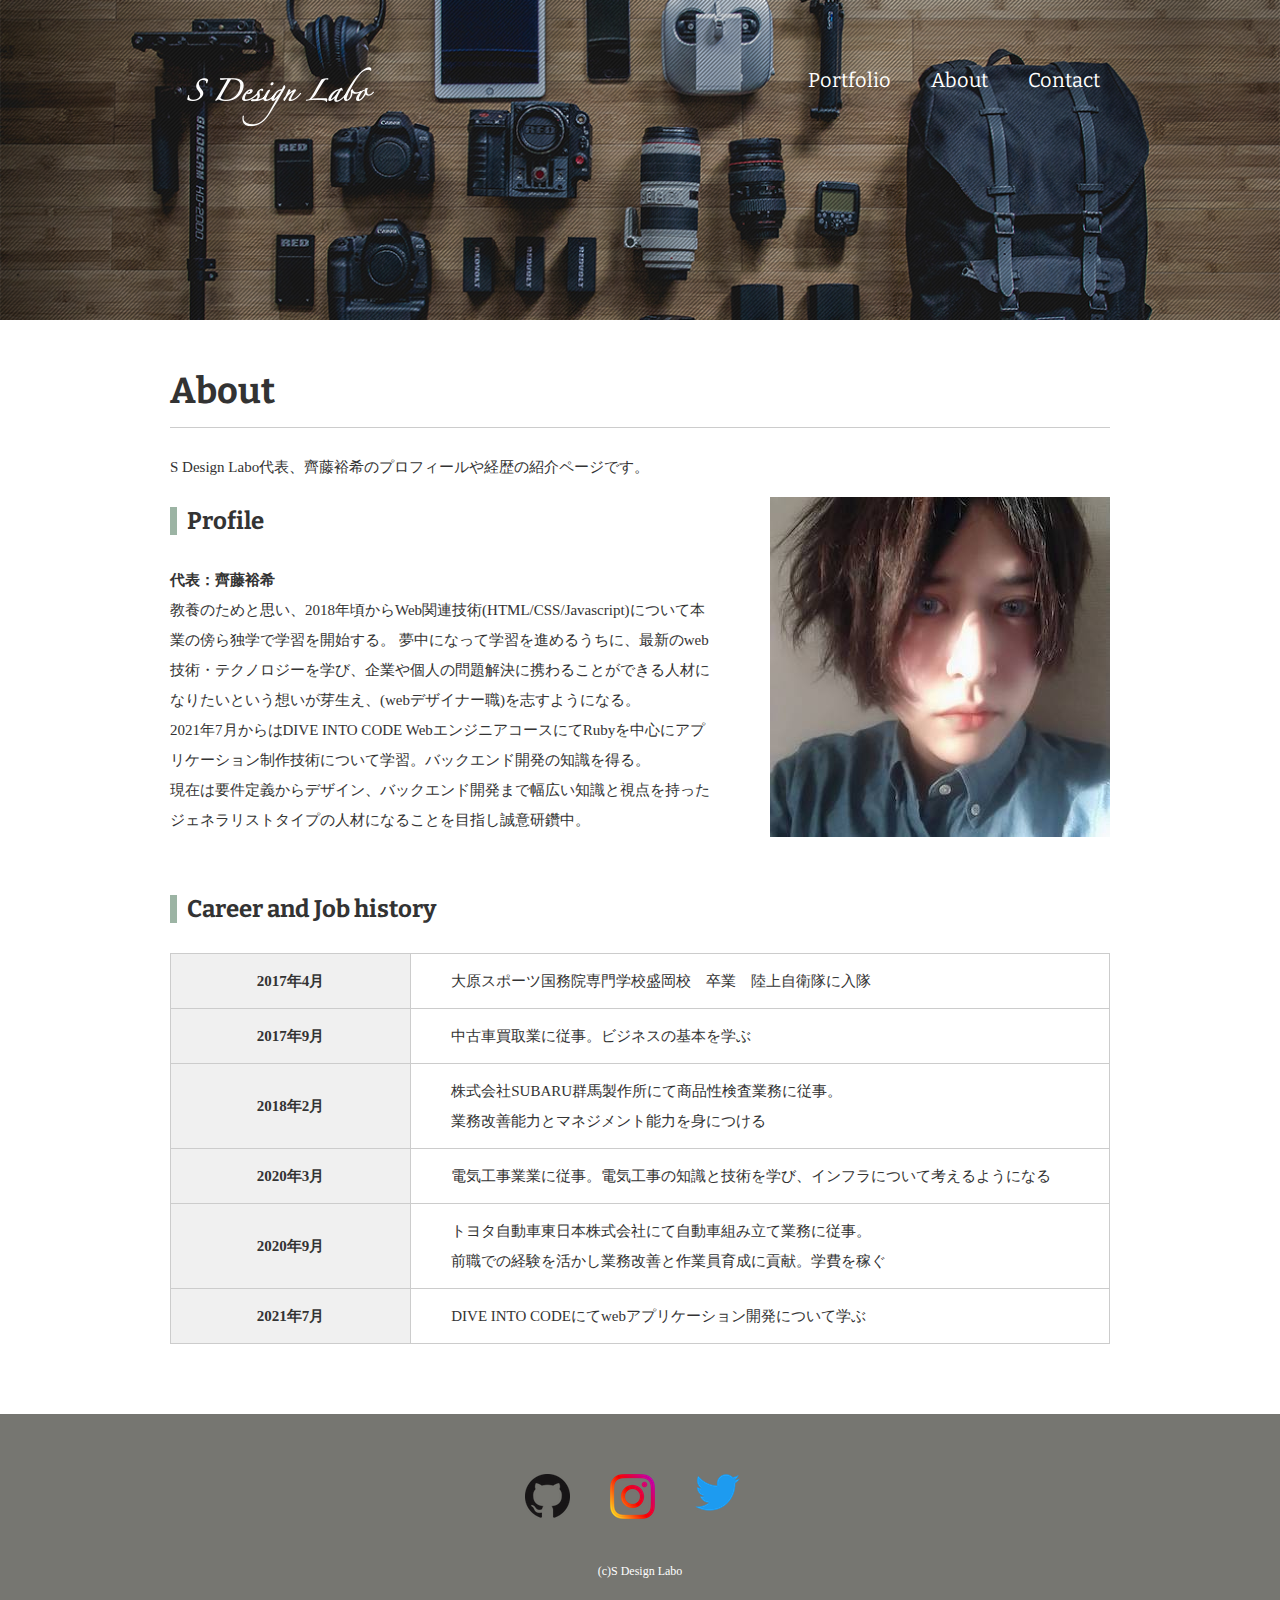
==== about.html @ af9a399a "first commit" ====
<!-- ジングルカラム -->
<!DOCTYPE html>
<html>
  <head>
    <meta charset="UTF-8">
    <meta name="viewport" content="width=device-width,initial-scale=1"><!-- viewportの設定 -->
    <title>About|「S design labo」Official Website</title>
    <link href="https://fonts.googleapis.com/css2?family=Bitter:wght@400;700&display=swap" rel="stylesheet"><!-- GoogleFonts -->
    <link href="css/style.css" rel="stylesheet">
    <link href="images/favicon-b.ico" rel="shortcut icon">
  </head>

  <body id="about">

    <!--header-->

    <header>
      <div class="logo"><a href="index.html"><img src="images/logo-b.png" alt="S design labo"></a></div>
      <nav>
        <ul class="global-nav">
          <li><a href="portfolio.html">Portfolio</a></li>
          <li><a href="about.html">About</a></li>
          <li><a href="contact.html">Contact</a></li>
        </ul>
      </nav>
    </header>

    <!--header-->

    <!--wrap-->

    <div id="wrap">
      <div class="content">
        <div class="main-center">
          <h1>About</h1>
          <p>S Design Labo代表、齊藤裕希のプロフィールや経歴の紹介ページです。</p>
          <section class="profile clearfix">
            <div class="profile-txt">
              <h2 class="icon">Profile</h2>
              <p><span>代表：齊藤裕希</span><br>
                教養のためと思い、2018年頃からWeb関連技術(HTML/CSS/Javascript)について本業の傍ら独学で学習を開始する。
                夢中になって学習を進めるうちに、最新のweb技術・テクノロジーを学び、企業や個人の問題解決に携わることができる人材になりたいという想いが芽生え、(webデザイナー職)を志すようになる。<br>
                2021年7月からはDIVE INTO CODE WebエンジニアコースにてRubyを中心にアプリケーション制作技術について学習。バックエンド開発の知識を得る。<br>
                現在は要件定義からデザイン、バックエンド開発まで幅広い知識と視点を持ったジェネラリストタイプの人材になることを目指し誠意研鑽中。

<!--            アナログ、デジタルを問わず、トイカメラやポラロイド、ビデオカメラに至るまで、あらゆるカメラに夢中になって遊んでいるうちに自然とカメラマンとしての道を志すようになる。<br>
                大学卒業後、有名カメラマンのアシスタントを経て渡米。世界各国を放浪しながら撮影をする中で、現在のアウトドアカメラマンとしてのスタイルを確立する。2016年に帰国し、「SNAPPERS」を設立。<br>
                現在は、雑誌の表紙やカタログの撮影を中心に、映像作品などにもカメラマンとして参加するなど幅広く活躍している。 -->
              </p>
            </div>
            <img src="images/about-profile-b.png" alt="齊藤裕希プロフィール画像" class="profile-image">
          </section>
          <section class="career">
            <h2 class="icon">Career and Job history</h2>
            <table>
              <tr>
                <th>2017年4月</th>
                <td>大原スポーツ国務院専門学校盛岡校　卒業　陸上自衛隊に入隊</td>
              </tr>
              <tr>
                <th>2017年9月</th>
                <td>中古車買取業に従事。ビジネスの基本を学ぶ</td>
              </tr>
              <tr>
                <th>2018年2月</th>
                <td>株式会社SUBARU群馬製作所にて商品性検査業務に従事。<br>業務改善能力とマネジメント能力を身につける</td>
              </tr>
              <tr>
                <th>2020年3月</th>
                <td>電気工事業業に従事。電気工事の知識と技術を学び、インフラについて考えるようになる</td>
              </tr>
              <tr>
                <th>2020年9月</th>
                <td>トヨタ自動車東日本株式会社にて自動車組み立て業務に従事。<br>前職での経験を活かし業務改善と作業員育成に貢献。学費を稼ぐ</td>
              </tr>
              <tr>
                <th>2021年7月</th>
                <td>DIVE INTO CODEにてwebアプリケーション開発について学ぶ</td>
              </tr>
            </table>
          </section>
        </div>
      </div>
    </div>

    <!--wrap-->

    <!--footer-->

    <footer>
      <nav>
        <ul class="SNS">
          <li><a href="https://github.com/7sprinkle"><img src="images/GitHub-logo.png" alt="齊藤裕希GitHubアカウント" class=""></a></li>
          <li><a href="https://www.instagram.com/zetsuken0507/"><img src="images/Instagram-logo.png" alt="齊藤裕希Instagramアカウント" class=""></a></li>
          <li><a href="https://twitter.com/AfDvMDgssmpGFT0"><img src="images/Twitter-logo.png" alt="齊藤裕希twitterアカウント" class=""></a></li>
        </ul>
      </nav>
      <small>(c)S Design Labo</small>
    </footer>

    <!--footer-->

  </body>
</html>
---- css/style.css ----
@charset "utf-8";

/* ベーススタイル指定 */
body{
  margin: 0;
  padding: 0;
  background-color: #788d98;
  color: #333333;
  font-size: 15px;
  line-height: 2;
}

/* リセットCSS */
p,h1,h2,h3,h4,h5,h6 {
  margin-top: 0;
}

img{
  vertical-align: bottom;/* 垂直方向揃え指定 */
}

ul{
  margin: 0;
  padding: 0;
}

/* リンクの書式・装飾指定 */
a{/* 通常時 */
  color: #3583aa;
  text-decoration: none;
}

a:visited{/* 訪問済 */
  color: #788d98;
}

a:hover{/* ホバー時 */
  text-decoration: underline;
}

/* headerエリアのスタイル指定 */
header{
  width: 960px;
  height: 100px;
  margin: 0 auto;
}

/* class属性をセレクタにする　.クラス名{} */
/* ロゴを左寄せ */
.logo{
  float: left;
  margin-top: 50px;
}
/* メニューを右寄せ */
.global-nav{
  float: right;
  margin-top: 60px;
}
/* メニュー項目を横並びに */
.global-nav li{
  float: left;
  margin: 0 20px;
  font-size: 20px;
  list-style: none;/*行頭アイコン非表示*/
  font-family: 'Bitter', serif;/*GoogleFonts*/
}

/* メニューのリンクカラーだけ白に指定 */
.global-nav li a{
  color: #ffffff;
}

.global-nav li a:hover{
  border-bottom: 1px solid #ffffff;
  padding-bottom: 3px;
  text-decoration: none;/*下線を解除*/
}

/* コンテンツエリア(wrap)のスタイル指定 */
/* id属性をセレクタにする #id名{} */
#wrap{/*子孫セレクタ*/
  clear: both;/* floatによる左右への回り込みを解除 */
  background-color: #ffffff;
  margin-top: 220px;
  padding: 35px 0;
}

.content{
  width: 960px;
  margin: 0 auto;
}

/* footerエリアのスタイル指定 */
footer{
  text-align: center;/*文字の中央揃え*/
  color: #ffffff;
  padding: 40px 0;/*内側上下に余白*/
  background-color: #767671;/* 背景色を指定 */
  margin: 0 auto;
}
/* コピーライト表記フォントサイズ調整 */
footer small{
  padding-top: 40px;
  font-size: 12px;
  display: block;
  clear: both;
}


.SNS{
  width: 270px;
	margin: auto;
  padding-top: 20px;
}

.SNS li{
  float: left;
  margin: 0 20px;
  list-style: none;
}

/* topページのスタイル指定 */
#index h1{/*子孫セレクタ*/
  font-size: 90px;
  line-height: 1;
  color: #ffffff;
  font-family: 'Bitter', serif;
  margin-bottom: 50px;
  border: none;/* h1下の下線を削除 */
}

#index .content{
  margin-top: 150px;
}

#index p{
  font-size: 16px;
  color: #ffffff;
}

/*ボタンの装飾*/
.btn a{
  background-color: #fff06c;
  color: #000000;
  font-size: 20px;
  font-family: 'Bitter', serif;
  width: 185px;
  display: block;/* インライン要素をブロック要素として扱う*/
  text-align: center;
  line-height: 50px;
  margin-top: 20px;
  border-radius: 20px;
  border: 3px solid #fff06c;
}

.btn a:hover{
  text-decoration: none;
  background-color: #ffffff;
  color: #000000;
}
/* footerの要素を左に寄せる */
#index footer{
  width: 960px;
  margin: 150px auto 0 auto;/* 上部に余白 */
  text-align: left;
  background-color: transparent;/* footerエリアの背景色を透過 */
}

#index footer .SNS{
  width: 270px;
	margin: 0 0 0 700px;
  padding-top: 20px;
}

#index .SNS li{
  float: left;
  margin: 0 20px;
  list-style: none;
}
/* 背景画像設定 */
#index {
  background-image: url(../images/bg-index-b.jpg);/* 背景画像指定 */
  background-repeat: no-repeat;/* 画像の繰り返し解除 */
  background-position: center center;/* 画像開始位置指定 */
  background-attachment: fixed;/* 背景画像固定 */
  background-size: cover;/* 背景画像大きさ指定 */
}
/* プロフィールページのスタイル指定 */
#about {
  background-image: url(../images/bg-about.jpg);/* 背景画像指定 */
  background-repeat: no-repeat;/* 画像の繰り返し解除 */
  background-position: center top;/* 画像開始位置指定 */
  background-attachment: fixed;/* 背景画像固定 */
  background-size: 100% auto;/* 背景画像大きさ指定 */
}
/* メインエリアの幅を指定 */
.main-center {
  width: 940px;
  margin: 0 auto;
}
/* 大見出しのスタイル指定 */
h1 {
  font-family: 'Bitter', serif;
  font-size: 36px;
  border-bottom: 1px solid #cccccc;
}
/* 中見出しのスタイル指定 */
h2 {
  font-family: 'Bitter', serif;
  font-size: 24px;
}
/* 中見出しのアイコン */
.icon:before {
  content: "";
  padding-right: 10px;
  border-left: 7px solid #9cb4a4;
}

/* プロフィールセクションレイアウト */
/* プロフィール文の横幅調整と左寄せ */
#about .profile-txt {
  width: 540px;
  float: left;
}
/* 「代表：山田太郎」を太字にする */
#about .profile-txt span {
  font-weight: bold;
}
/* プロフィール写真を右に配置する */
#about .profile-image {
  float: right;
}
/* 「 Career and job history」の回り込みを解除 */
.clearfix:after {
  content: "";
  display: block;
  clear: both;
}
/* セクション間の余白を調整 */
section {
  margin-bottom: 35px;
}

/* 表の装飾 */
/* 見出しセルのスタイル指定 */
#about .career th {
  width: 240px;/* 見出しセルの幅 */
  background-color: #f0f0f0;/* 見出しセルの背景色 */
  padding: 12px 0;/* 見出しセルの上下幅 */
  border: 1px solid #cccccc;/* 見出しセルの罫線を装飾 */
}
/* データセルのスタイル指定 */
#about .career td {
  width: 660px;/* 横幅 */
  padding: 12px 0 12px 40px;/* 上下幅 */
  border: 1px solid #cccccc;/* 罫線 */
}
/* セル間の隙間を調整 */
table {
  border-spacing: 0;/* セル間の隙間を調整 */
  border-collapse: collapse;/* 罫線を重ねて表示 */
}

/* index.htmlに影響をあたえている部分を修正 */
#index #wrap {
  background-color: transparent;/* 背景を透明にする */
  margin-top: 0;/* 余白の設定を解除 */
  padding: 0;/* 余白の設定を解除 */
}

/* ポートフォリオページのスタイル指定 */
#portfolio {
  background-image: url(../images/bg-portfolio.jpg);/* 背景(メインビジュアル)画像指定 */
  background-repeat: no-repeat;/* 画像の繰り返し解除 */
  background-position: center top;/* 画像開始位置指定 */
  background-attachment: fixed;/* 背景画像固定 */
  background-size: 100% auto;/* 背景画像大きさ指定 */
}
/* メインエリアのレイアウト指定 */
.main {
  /* width: 700px; */
  /* margin: 0 10px; */
  /* float: left;メインエリアを左に寄せる */
  width: 940px;
  margin: 0 auto;
}
/* サイドバーのレイアウト指定 */
/* .sidebar { */
  /* width: 200px;
  margin: 0 10px 0 30px;
  float: right;サイドバーを右に寄せる */
  /* font-family: 'Bitter', serif;
} */

/* リンク画像ホバー時半透明にする */
a img:hover {
  opacity: 0.8;
}
/* サイドバー見出しの余白調整 */
/* .sidebar h2 {
  margin-bottom: 10px;
} */
/* サイドバーリストの調整 */
/* .sidebar ul {
  font-size: 16px;
  margin-left: 20px;
} */
/* サイドバーリスト文字色指定 */
/* .sidebar ul a {
  color: #333333;
} */

/* フォトグラフページのスタイル指定 */
#photograph {
  background-image: url(../images/bg-photograph.jpg);/* 背景(メインビジュアル)画像指定 */
  background-repeat: no-repeat;/* 画像の繰り返し解除 */
  background-position: center top;/* 画像開始位置指定 */
  background-attachment: fixed;/* 背景画像固定 */
  background-size: 100% auto;/* 背景画像大きさ指定 */
}

#photograph .photograph-list li {
  float: left;/* 画像のレイアウトを調整 */
  list-style: none;/* 行頭・を消す */
  margin: 0 20px 15px 0;/* 各画像間に余白を入れる */
}
/* ３の倍数のマージンを調整　:nth-child()　疑似クラス */
#photograph .photograph-list li:nth-child(3n){
  margin-right: 0;
}

/* ビデオページのスタイル指定 */
#video {
  background-image: url(../images/bg-video.jpg);/* 背景(メインビジュアル)画像指定 */
  background-repeat: no-repeat;/* 画像の繰り返し解除 */
  background-position: center top;/* 画像開始位置指定 */
  background-attachment: fixed;/* 背景画像固定 */
  background-size: 100% auto;/* 背景画像大きさ指定 */
}

/* お問合せページのスタイル指定 */
#contact {
  background-image: url(../images/bg-contact.jpg);/* 背景(メインビジュアル)画像指定 */
  background-repeat: no-repeat;/* 画像の繰り返し解除 */
  background-position: center top;/* 画像開始位置指定 */
  background-attachment: fixed;/* 背景画像固定 */
  background-size: 100% auto;/* 背景画像大きさ指定 */
}

/* アクセスセクションのレイアウト */
#contact .access table {
  float: left;/* table要素を左寄せ */
}
/* 表組みを装飾 */
#contact .access th
#contact .access td {
  text-align: left;/* テキスト表示位置左よせ */
  vertical-align: top;/* テキスト表示位置上端揃え */
  line-height:2.5 ;/* 行間指定 */
}
/* 見出しせるとデータセルの間に余白を入れる */
#contact .access td {
  padding-left: 30px;
}
/* マップの表示位置を調整 */
#contact .access iframe {
  width: 460px;
  float: right;
}

/* フォームセクションのスタイル指定 */
#contact .form {
  background-color: #eaeaea;/* 背景色指定 */
  padding: 30px 50px;/* 余白指定 */
}
/* 各項目表示エリア指定 */
#contact .form dl dt {
  width: 165px;
  padding: 10px 0;
  float: left;/* 項目と入力欄を横並びにする */
  clear: both;/* 項目の回り込みを解除 */
}
/* 項目と入力欄の高さを合わせる */
#contact .form dl dd {
  padding: 10px 0;
}
/* 名前入力欄のサイズ指定 */
#contact .form .name {
  width: 240px;
  height: 30px;
}
/* メールアドレス入力欄サイズ指定 */
#contact .form .email {
  width: 300px;
  height: 30px;
}
/* 電話番号入力欄サイズ指定 */
#contact .form .tel {
  width: 240px;
  height: 30px;
}
/* 問い合わせ種別サイズ指定 */
#contact .form .type {
  width: 180px;
  height: 30px;
}
/* メッセージ入力欄サイズ指定 */
#contact .form .message {
  width: 660px;
  height: 150px;
}
/* 送信ボタンのスタイル指定 */
#contact .form button {
  background-color: #9cb4a4;
  color: #ffffff;
  font-size: 20px;
  width: 120px;
  display: block;/* インライン要素をブロック要素として扱う*/
  text-align: center;
  line-height: 50px;
  border-radius: 5px;
  border: 3px solid #9cb4a4;
  margin-left: 165px;/* ボタン表示位置調整 */
}
/* ホバー時のスタイル指定 */
#contact .form button:hover {
  background-color: #ffffff;
  color: #9cb4a4;
  cursor: pointer;/* カーソル(ポインタ)形状指定 */
}
/* 必須項目のマークを指定 */
#contact .form .required::after {
  content: "*";
  color: #ff0000;
}
/* 注意書きの位置指定 */
#contact .form .attention {
  margin: 20px 0 0 165px;
}

/* メディアクエリ レスポンシブ対応 */
@media screen and (max-width:600px) {/* 画面サイズが600px以下の場合に適用 */
  
  body {
    font-size: 3.5vw;
  }

  h1 {
    font-size: 7.2vw;
  }

  h2 {
    font-size: 6vw;
  }
  /* headerの幅と左右のmargin指定 */
  header {
    width: auto;
    margin: 0 5%;
  }
  /* ロゴの位置を調整 */
  .logo {
    float: none;/* float解除 */
    margin-top: 60px;
    text-align: center;/* 中央揃え */
  }
  /* ナビの位置を調整 */
  .global-nav {
    float: none;/* float解除 */
    margin-top: 40px;
    text-align: center;/* 中央揃え */
  }

  .global-nav li {
    display: inline;/* インライン要素に変更 */
    float: none;/* float解除 */
    margin: 0 8px;
  }
  /* コンテンツ全体の表示位置調整 */
  #wrap {
    margin-top: 40px;
    padding: 35px 0 0;
  }
  /* コンテンツエリアの横幅指定 */
  .content {
    width: 100%;
  }
  /* メインエリアの横幅・余白指定 */
  .main {
    float: none;
    width: auto;
    margin: 0 5%;
  }
  /* 画像の調整 */
  h2 img {
    max-width: 100%;
  }
  /* メインビジュアル入れ替え */
  #portfolio {
    background-image: url(../images/bg-portfolio-sp.jpg);
  }
  /* サイドバーの位置・幅調整 */
  .sidebar {
    width: auto;
    float: none;/* float解除 */
    margin: 0;
    padding: 30px 10% 10px;/* 上30px 左右10％ 下10px */
    background-color: #f7f6f4;/* 背景色指定 */
  }
}
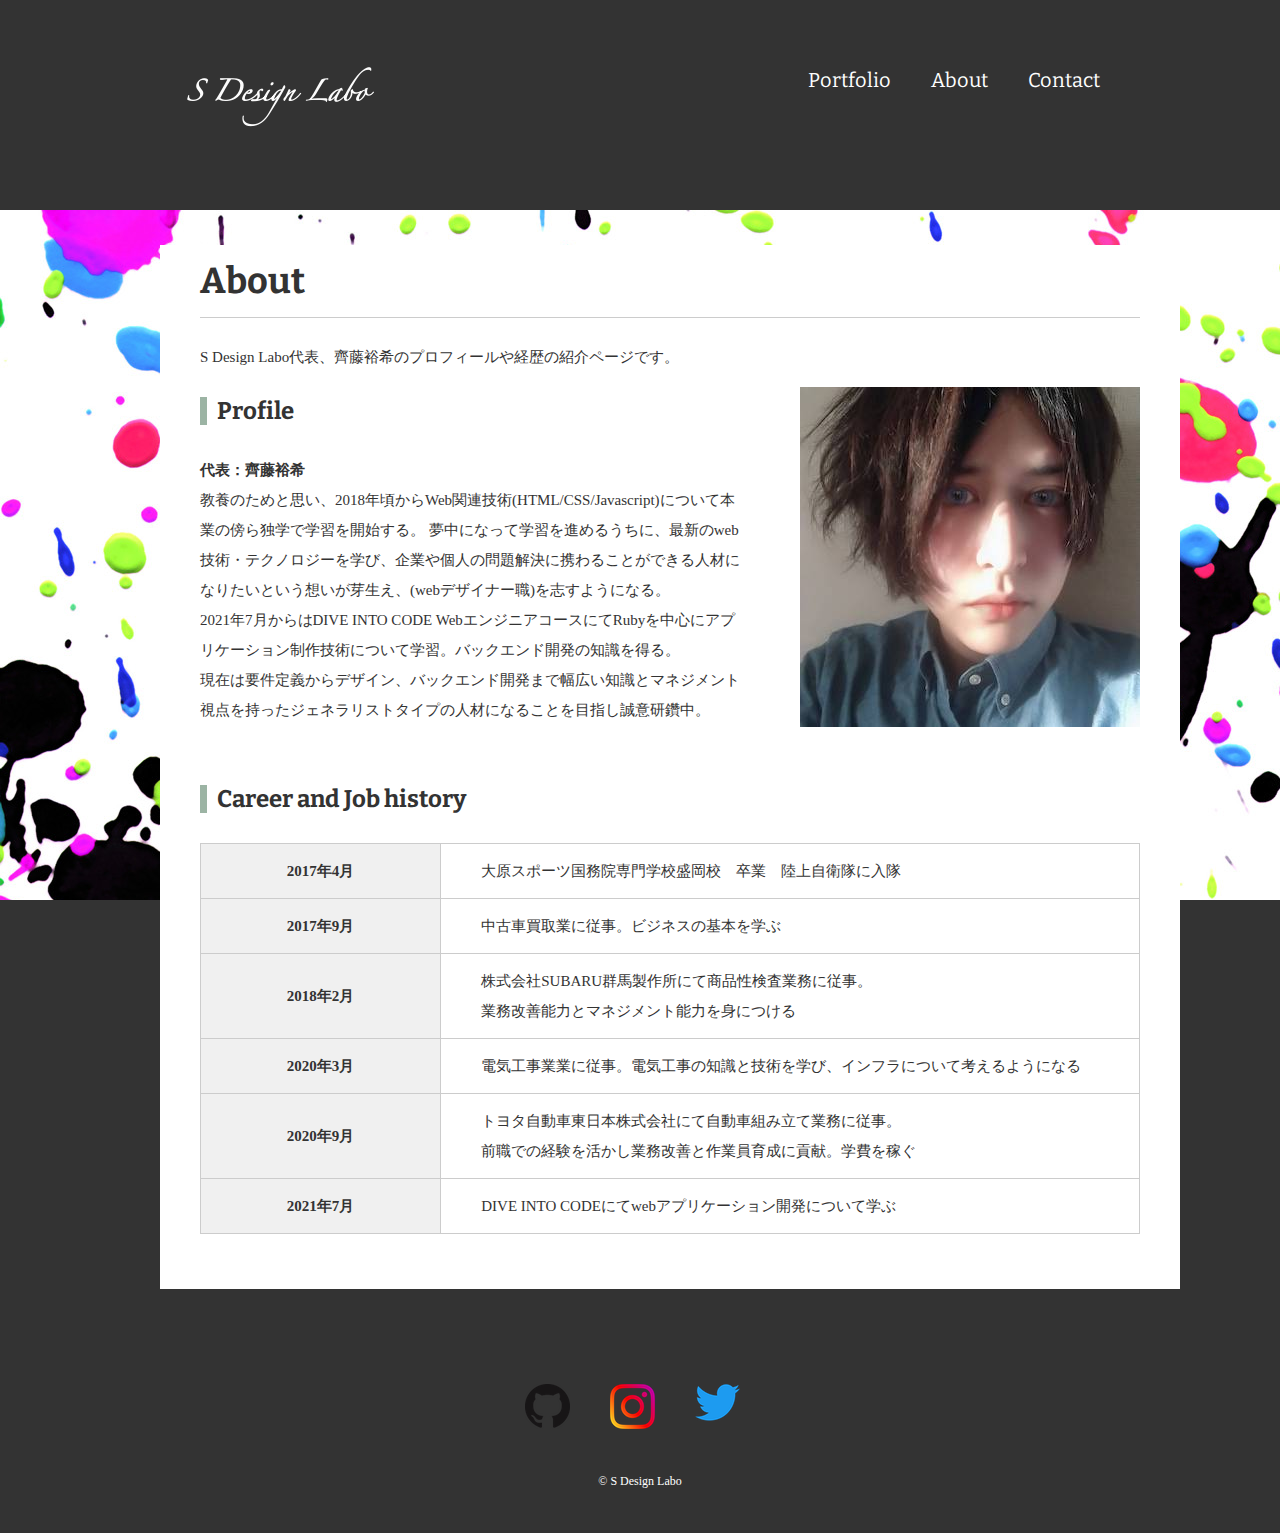
==== commit 7893cdd6: "デザイン修正" ====
--- a/about.html
+++ b/about.html
@@ -41,7 +41,7 @@
                 教養のためと思い、2018年頃からWeb関連技術(HTML/CSS/Javascript)について本業の傍ら独学で学習を開始する。
                 夢中になって学習を進めるうちに、最新のweb技術・テクノロジーを学び、企業や個人の問題解決に携わることができる人材になりたいという想いが芽生え、(webデザイナー職)を志すようになる。<br>
                 2021年7月からはDIVE INTO CODE WebエンジニアコースにてRubyを中心にアプリケーション制作技術について学習。バックエンド開発の知識を得る。<br>
-                現在は要件定義からデザイン、バックエンド開発まで幅広い知識と視点を持ったジェネラリストタイプの人材になることを目指し誠意研鑽中。
+                現在は要件定義からデザイン、バックエンド開発まで幅広い知識とマネジメント視点を持ったジェネラリストタイプの人材になることを目指し誠意研鑽中。
 
 <!--            アナログ、デジタルを問わず、トイカメラやポラロイド、ビデオカメラに至るまで、あらゆるカメラに夢中になって遊んでいるうちに自然とカメラマンとしての道を志すようになる。<br>
                 大学卒業後、有名カメラマンのアシスタントを経て渡米。世界各国を放浪しながら撮影をする中で、現在のアウトドアカメラマンとしてのスタイルを確立する。2016年に帰国し、「SNAPPERS」を設立。<br>
@@ -95,7 +95,7 @@
           <li><a href="https://twitter.com/AfDvMDgssmpGFT0"><img src="images/Twitter-logo.png" alt="齊藤裕希twitterアカウント" class=""></a></li>
         </ul>
       </nav>
-      <small>(c)S Design Labo</small>
+      <small>&copy; S Design Labo</small>
     </footer>
 
     <!--footer-->
--- a/css/style.css
+++ b/css/style.css
@@ -80,8 +80,10 @@
 /* id属性をセレクタにする #id名{} */
 #wrap{/*子孫セレクタ*/
   clear: both;/* floatによる左右への回り込みを解除 */
-  background-color: #ffffff;
-  margin-top: 220px;
+  /* background-color: #ffffff; */
+  background-image: url(../images/wallpaper-color.jpeg);
+  background-attachment: fixed;
+  margin-top: 110px;
   padding: 35px 0;
 }
 
@@ -95,7 +97,7 @@
   text-align: center;/*文字の中央揃え*/
   color: #ffffff;
   padding: 40px 0;/*内側上下に余白*/
-  background-color: #767671;/* 背景色を指定 */
+  background-color: #333333;/* 背景色を指定 */
   margin: 0 auto;
 }
 /* コピーライト表記フォントサイズ調整 */
@@ -129,6 +131,10 @@
   border: none;/* h1下の下線を削除 */
 }
 
+#index #wrap {
+  background-image: none;
+}
+
 #index .content{
   margin-top: 150px;
 }
@@ -140,28 +146,28 @@
 
 /*ボタンの装飾*/
 .btn a{
-  background-color: #fff06c;
-  color: #000000;
+  background-color: #9cb4a4;
+  color: #ffffff;
   font-size: 20px;
   font-family: 'Bitter', serif;
   width: 185px;
   display: block;/* インライン要素をブロック要素として扱う*/
   text-align: center;
   line-height: 50px;
-  margin-top: 20px;
-  border-radius: 20px;
-  border: 3px solid #fff06c;
+  margin-top: 70px;
+  border-radius: 30px;
+  border: 3px solid #9cb4a4;
 }
 
 .btn a:hover{
   text-decoration: none;
   background-color: #ffffff;
-  color: #000000;
+  color: #9cb4a4;
 }
 /* footerの要素を左に寄せる */
 #index footer{
   width: 960px;
-  margin: 150px auto 0 auto;/* 上部に余白 */
+  margin: 100px auto 0 auto;/* 上部に余白 */
   text-align: left;
   background-color: transparent;/* footerエリアの背景色を透過 */
 }
@@ -187,7 +193,8 @@
 }
 /* プロフィールページのスタイル指定 */
 #about {
-  background-image: url(../images/bg-about.jpg);/* 背景画像指定 */
+  background-color: #333333;
+  /* background-image: url(../images/bg-about.jpg);背景画像指定 */
   background-repeat: no-repeat;/* 画像の繰り返し解除 */
   background-position: center top;/* 画像開始位置指定 */
   background-attachment: fixed;/* 背景画像固定 */
@@ -196,7 +203,9 @@
 /* メインエリアの幅を指定 */
 .main-center {
   width: 940px;
+  padding: 0 40px 20px;
   margin: 0 auto;
+  background-color:#ffffff ;
 }
 /* 大見出しのスタイル指定 */
 h1 {
@@ -270,7 +279,8 @@
 
 /* ポートフォリオページのスタイル指定 */
 #portfolio {
-  background-image: url(../images/bg-portfolio.jpg);/* 背景(メインビジュアル)画像指定 */
+  background-color: #333333;
+  /* background-image: url(../images/bg-portfolio.jpg);背景(メインビジュアル)画像指定 */
   background-repeat: no-repeat;/* 画像の繰り返し解除 */
   background-position: center top;/* 画像開始位置指定 */
   background-attachment: fixed;/* 背景画像固定 */
@@ -278,69 +288,26 @@
 }
 /* メインエリアのレイアウト指定 */
 .main {
-  /* width: 700px; */
-  /* margin: 0 10px; */
-  /* float: left;メインエリアを左に寄せる */
   width: 940px;
   margin: 0 auto;
-}
-/* サイドバーのレイアウト指定 */
-/* .sidebar { */
-  /* width: 200px;
-  margin: 0 10px 0 30px;
-  float: right;サイドバーを右に寄せる */
-  /* font-family: 'Bitter', serif;
-} */
-
-/* リンク画像ホバー時半透明にする */
-a img:hover {
-  opacity: 0.8;
-}
-/* サイドバー見出しの余白調整 */
-/* .sidebar h2 {
-  margin-bottom: 10px;
-} */
-/* サイドバーリストの調整 */
-/* .sidebar ul {
-  font-size: 16px;
-  margin-left: 20px;
-} */
-/* サイドバーリスト文字色指定 */
-/* .sidebar ul a {
-  color: #333333;
-} */
-
-/* フォトグラフページのスタイル指定 */
-#photograph {
-  background-image: url(../images/bg-photograph.jpg);/* 背景(メインビジュアル)画像指定 */
-  background-repeat: no-repeat;/* 画像の繰り返し解除 */
-  background-position: center top;/* 画像開始位置指定 */
-  background-attachment: fixed;/* 背景画像固定 */
-  background-size: 100% auto;/* 背景画像大きさ指定 */
-}
-
-#photograph .photograph-list li {
-  float: left;/* 画像のレイアウトを調整 */
-  list-style: none;/* 行頭・を消す */
-  margin: 0 20px 15px 0;/* 各画像間に余白を入れる */
-}
-/* ３の倍数のマージンを調整　:nth-child()　疑似クラス */
-#photograph .photograph-list li:nth-child(3n){
+  padding: 0 40px 20px;
+  background-color:#ffffff ;
+}
+
+#portfolio .work-list li {
+  float: left;
+  list-style: none;
+  margin: 0 140px 80px 0;
+}
+
+#portfolio .work-list li:nth-child(3n) {
   margin-right: 0;
-}
-
-/* ビデオページのスタイル指定 */
-#video {
-  background-image: url(../images/bg-video.jpg);/* 背景(メインビジュアル)画像指定 */
-  background-repeat: no-repeat;/* 画像の繰り返し解除 */
-  background-position: center top;/* 画像開始位置指定 */
-  background-attachment: fixed;/* 背景画像固定 */
-  background-size: 100% auto;/* 背景画像大きさ指定 */
 }
 
 /* お問合せページのスタイル指定 */
 #contact {
-  background-image: url(../images/bg-contact.jpg);/* 背景(メインビジュアル)画像指定 */
+  background-color: #333333;
+  /* background-image: url(../images/bg-contact.jpg);背景(メインビジュアル)画像指定 */
   background-repeat: no-repeat;/* 画像の繰り返し解除 */
   background-position: center top;/* 画像開始位置指定 */
   background-attachment: fixed;/* 背景画像固定 */
@@ -460,13 +427,13 @@
   /* ロゴの位置を調整 */
   .logo {
     float: none;/* float解除 */
-    margin-top: 60px;
+    margin-top: 20px;
     text-align: center;/* 中央揃え */
   }
   /* ナビの位置を調整 */
   .global-nav {
     float: none;/* float解除 */
-    margin-top: 40px;
+    margin: 10px 0 20px 0;
     text-align: center;/* 中央揃え */
   }
 
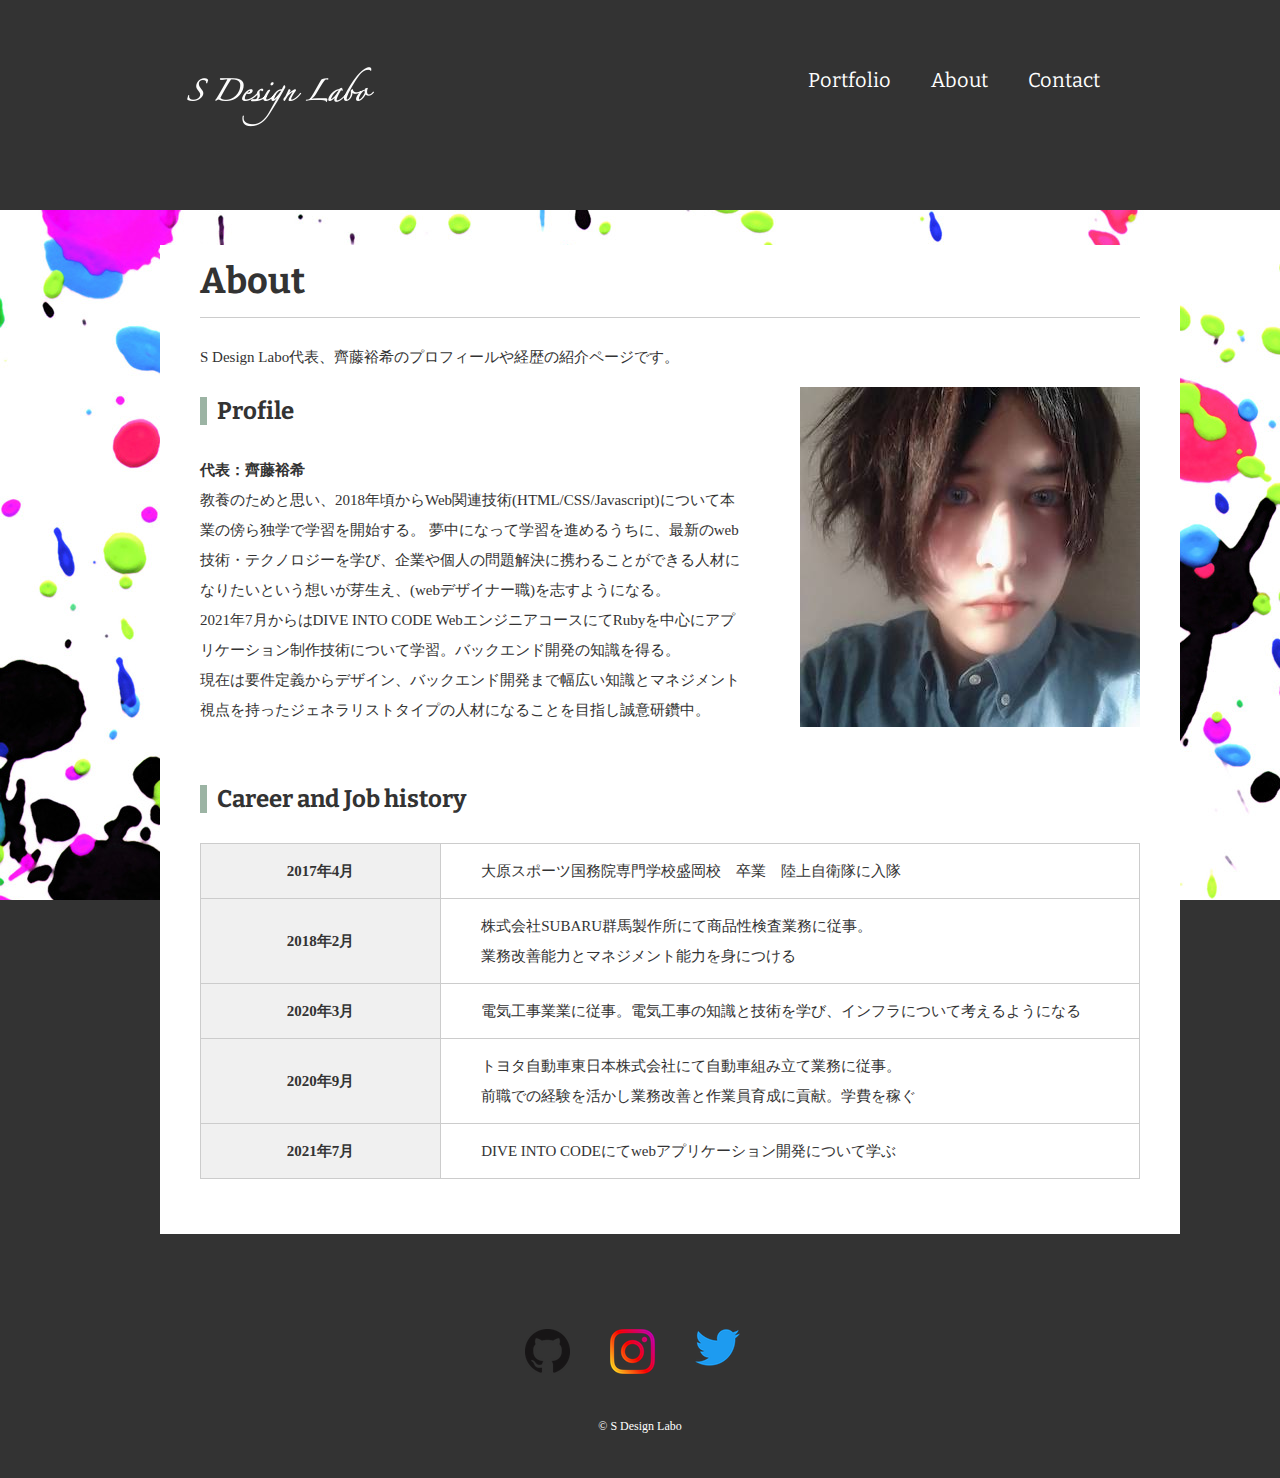
==== commit 5c9023ed: "aboutページ修正" ====
--- a/about.html
+++ b/about.html
@@ -42,10 +42,6 @@
                 夢中になって学習を進めるうちに、最新のweb技術・テクノロジーを学び、企業や個人の問題解決に携わることができる人材になりたいという想いが芽生え、(webデザイナー職)を志すようになる。<br>
                 2021年7月からはDIVE INTO CODE WebエンジニアコースにてRubyを中心にアプリケーション制作技術について学習。バックエンド開発の知識を得る。<br>
                 現在は要件定義からデザイン、バックエンド開発まで幅広い知識とマネジメント視点を持ったジェネラリストタイプの人材になることを目指し誠意研鑽中。
-
-<!--            アナログ、デジタルを問わず、トイカメラやポラロイド、ビデオカメラに至るまで、あらゆるカメラに夢中になって遊んでいるうちに自然とカメラマンとしての道を志すようになる。<br>
-                大学卒業後、有名カメラマンのアシスタントを経て渡米。世界各国を放浪しながら撮影をする中で、現在のアウトドアカメラマンとしてのスタイルを確立する。2016年に帰国し、「SNAPPERS」を設立。<br>
-                現在は、雑誌の表紙やカタログの撮影を中心に、映像作品などにもカメラマンとして参加するなど幅広く活躍している。 -->
               </p>
             </div>
             <img src="images/about-profile-b.png" alt="齊藤裕希プロフィール画像" class="profile-image">
@@ -56,10 +52,6 @@
               <tr>
                 <th>2017年4月</th>
                 <td>大原スポーツ国務院専門学校盛岡校　卒業　陸上自衛隊に入隊</td>
-              </tr>
-              <tr>
-                <th>2017年9月</th>
-                <td>中古車買取業に従事。ビジネスの基本を学ぶ</td>
               </tr>
               <tr>
                 <th>2018年2月</th>
